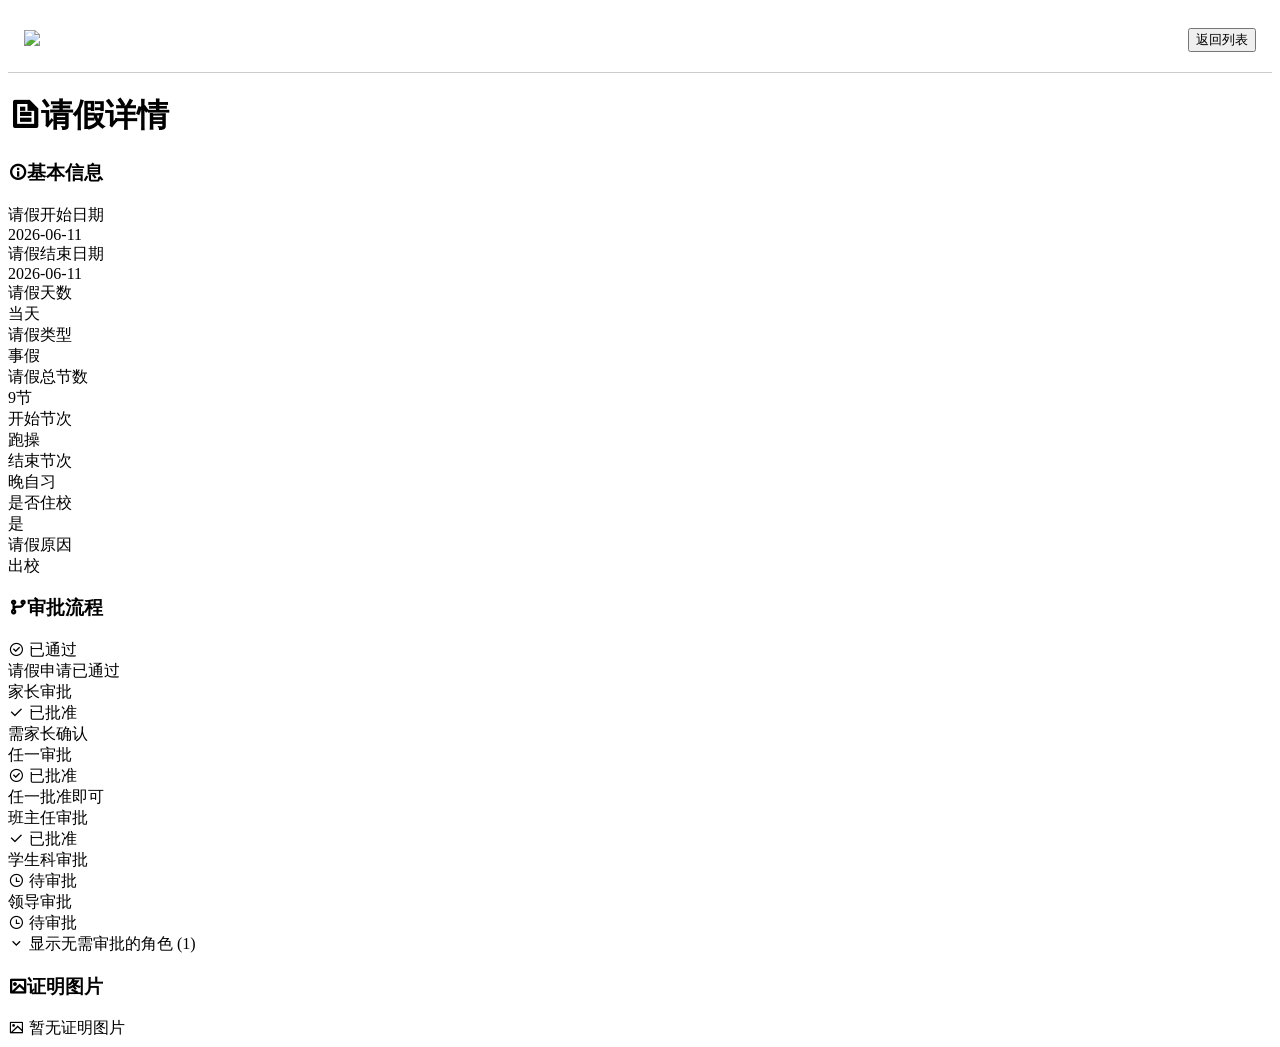
==== detail.html @ 5ac5fac8 "add detail.html" ====
<!DOCTYPE html>

<html lang="zh-CN">
<head>
<meta charset="utf-8"/>
<meta content="width=device-width, initial-scale=1.0, viewport-fit=cover" name="viewport"/>
<title>请假详情 - 郑思航</title>
<script src="components/image_preview.js"></script>
<script defer="" src="assets/js/alpinev3.js"></script>
<link href="img/school-logo.webp" rel="icon" type="image/png"/>
<link href="assets/icon/remixicon.css" rel="stylesheet"/>
<link href="user/student/styles/leave_detail.css" rel="stylesheet"/>
<link href="components/image_preview.css" rel="stylesheet"/>
<link href="styles/fbtn.css" rel="stylesheet"/>
<link href="styles/wechat-mobile.css" rel="stylesheet"/>
</head>
<body>
<div class="top-bar top-bar-main">
<div class="logo logo-container"><img class="logo-img" src="img/xxjs.webp"/></div>
<div class="top-bar-buttons top-bar-buttons-container">
<button class="fbtn fbtn-primary back-btn">返回列表</button>
</div>
</div>
<style>
    .top-bar-main {
        position: sticky;
        top: 0;
        z-index: 1000;
        display: flex;
        justify-content: space-between;
        align-items: center;
        padding: 0 16px;
        height: 64px;
        background-color: #ffffffff;
        border-bottom: 1px solid #ccc;
        margin-bottom: 10px;
    }

    .logo-container {
        flex-shrink: 0;
    }

    .logo-img {
        max-height: 48px;
        width: auto;
        object-fit: contain;
    }

    .top-bar-buttons-container {
        display: flex;
        gap: 10px;
    }

    @media (max-width: 768px) {
        .top-bar-main {
            padding: 0 12px;
        }

        .logo-img {
            max-height: 40px;
        }
    }

    /* View Transitions API 样式 */
    @view-transition {
        navigation: auto;
    }

    ::view-transition-old(root),
    ::view-transition-new(root) {
        animation-duration: 150ms;
        animation-timing-function: ease-out;
    }

    ::view-transition-old(root) {
        animation-name: view-fade-out;
    }

    ::view-transition-new(root) {
        animation-name: view-fade-in;
    }

    @keyframes view-fade-out {
        from {
            opacity: 1;
        }

        to {
            opacity: 0;
        }
    }

    @keyframes view-fade-in {
        from {
            opacity: 0;
        }

        to {
            opacity: 1;
        }
    }

    .top-bar {
        view-transition-name: top-bar;
    }

    ::view-transition-old(top-bar),
    ::view-transition-new(top-bar) {
        animation-duration: 0.2s;
        animation-timing-function: steps(2, end);
    }
</style>
<script>
    (function () {
        "use strict";
        if (!document.querySelector('meta[name="view-transition"]')) {
            const meta = document.createElement("meta");
            meta.name = "view-transition";
            meta.content = "same-origin";
            document.head.prepend(meta);
        }
    })();
</script>
<div class="detail-container">
<h1><i class="ri-file-text-line"></i>请假详情</h1>
<!-- 基本信息 -->
<div class="basic-info">
<h3><i class="ri-information-line" style="cursor:pointer;" onclick="window.location.href='index.html'" title="进入配置"></i>基本信息</h3>
<div class="info-grid">
<div class="info-label">请假开始日期</div>
<div class="info-value">2026-06-11</div>
<div class="info-label">请假结束日期</div>
<div class="info-value">2026-06-11</div>
<div class="info-label">请假天数</div>
<div class="info-value">当天</div>
<div class="info-label">请假类型</div>
<div class="info-value">事假</div>
<div class="info-label">请假总节数</div>
<div class="info-value">9节</div>
<div class="info-label">开始节次</div>
<div class="info-value">跑操</div>
<div class="info-label">结束节次</div>
<div class="info-value">晚自习</div>
<div class="info-label">是否住校</div>
<div class="info-value">是</div>
<div class="info-label">请假原因</div>
<div class="info-value">出校</div>
</div>
</div>
<!-- 审批流程 -->
<div class="timeline-container">
<h3><i class="ri-git-branch-line"></i>审批流程</h3>
<!-- Alpine.js 组件容器 -->
<div x-data="leaveDetail()" x-init="init()">
<!-- 状态卡片 -->
<div :class="statusCard.type" class="approval-status-card">
<div class="status-title">
<i :class="statusCard.icon"></i>
<span x-text="statusCard.title"></span>
</div>
<template x-if="statusCard.showProgress">
<div class="status-progress" x-text="statusCard.progress"></div>
</template>
<div class="status-detail" x-text="statusCard.detail"></div>
</div>
<!-- 时间轴 -->
<div class="timeline">
<!-- 需要审批的步骤 -->
<template :key="item.id" x-for="item in timelineItems">
<div :class="[item.status, item.isCurrent ? 'current' : '']" class="timeline-item">
<div class="timeline-role" x-text="item.role"></div>
<div :class="item.status" class="timeline-status" x-html="item.statusText"></div>
<div class="timeline-description" x-text="item.description"></div>
<!-- 任一审批组详情 -->
<template x-if="item.isGroup">
<div class="timeline-group-detail">
<template :key="sub.role" x-for="sub in item.groupItems">
<div :class="sub.status" class="timeline-group-item">
<div class="timeline-group-role" x-text="sub.role"></div>
<div :class="sub.status" class="timeline-group-status" x-html="sub.statusText"></div>
</div>
</template>
</div>
</template>
</div>
</template>
<!-- 折叠区域：无需审批的角色 -->
<template x-if="optionalItems.length &gt; 0">
<div>
<div @click="showOptional = !showOptional" class="timeline-fold-toggle">
<i :class="showOptional ? 'ri-arrow-up-s-line' : 'ri-arrow-down-s-line'"></i>
<span x-text="(showOptional ? '隐藏' : '显示') + '无需审批的角色 (' + optionalItems.length + ')'"></span>
</div>
<div class="timeline-optional-section" x-cloak="" x-show="showOptional" x-transition="">
<template :key="item.id" x-for="item in optionalItems">
<div :class="item.status" class="timeline-item">
<div class="timeline-role" x-text="item.role"></div>
<div :class="item.status" class="timeline-status" x-html="item.statusText"></div>
<div class="timeline-description" x-text="item.description"></div>
</div>
</template>
</div>
</div>
</template>
</div>
</div>
</div>
<!-- 证明图片 -->
<div class="images-container">
<h3><i class="ri-image-line"></i>证明图片</h3>
<div class="images-grid">
<div class="no-images">
<i class="ri-image-line"></i>
<span>暂无证明图片</span>
</div>
</div>
</div>
</div>
<!-- 将 PHP 数据注入到 JavaScript -->
<script>
        window.leaveDetailData = {"statusCard":{"type":"approved","icon":"ri-checkbox-circle-line","title":"已通过","showProgress":false,"progress":"","detail":"请假申请已通过"},"timelineItems":[{"id":"step-0","role":"家长审批","status":"approved","isCurrent":false,"statusIcon":"ri-check-line","statusText":"\u003Ci class=\u0022ri-check-line\u0022\u003E\u003C\/i\u003E 已批准","description":"需家长确认","isGroup":false,"groupItems":[]},{"id":"group-any_one","role":"任一审批","status":"approved","isCurrent":true,"statusIcon":"ri-checkbox-circle-line","statusText":"\u003Ci class=\u0022ri-checkbox-circle-line\u0022\u003E\u003C\/i\u003E 已批准","description":"任一批准即可","isGroup":true,"groupItems":[{"role":"班主任审批","status":"approved","isCurrent":false,"statusIcon":"ri-check-line","statusText":"\u003Ci class=\u0022ri-check-line\u0022\u003E\u003C\/i\u003E 已批准"},{"role":"学生科审批","status":"pending","isCurrent":true,"statusIcon":"ri-time-line","statusText":"\u003Ci class=\u0022ri-time-line\u0022\u003E\u003C\/i\u003E 待审批"},{"role":"领导审批","status":"pending","isCurrent":false,"statusIcon":"ri-time-line","statusText":"\u003Ci class=\u0022ri-time-line\u0022\u003E\u003C\/i\u003E 待审批"}]}],"optionalItems":[{"id":"optional-4","role":"校医审批","status":"no-need","isCurrent":false,"statusIcon":"ri-pause-circle-line","statusText":"\u003Ci class=\u0022ri-pause-circle-line\u0022\u003E\u003C\/i\u003E 无需审批","description":"需校医审核","isGroup":false,"groupItems":[]}]};

        function leaveDetail() {
            return {
                statusCard: {},
                timelineItems: [],
                optionalItems: [],
                showOptional: false,

                init() {
                    this.statusCard = window.leaveDetailData.statusCard;
                    this.timelineItems = window.leaveDetailData.timelineItems;
                    this.optionalItems = window.leaveDetailData.optionalItems;
                }
            };
        }
    </script>

<script>
(function () {
    const STORAGE_KEY = 'leave_detail_date_config';

    function getConfig() {
        try {
            return JSON.parse(localStorage.getItem(STORAGE_KEY) || '{}');
        } catch (e) {
            return {};
        }
    }

    function applyConfig() {
        const config = getConfig();
        if (!config.startDate && !config.endDate) return;

        const labels = Array.from(document.querySelectorAll('.info-label'));
        labels.forEach((labelEl) => {
            const label = (labelEl.textContent || '').trim();
            const valueEl = labelEl.nextElementSibling;
            if (!valueEl || !valueEl.classList.contains('info-value')) return;

            if (label === '请假开始日期' && config.startDate) {
                valueEl.textContent = config.startDate;
            }
            if (label === '请假结束日期' && config.endDate) {
                valueEl.textContent = config.endDate;
            }
        });
    }

    if (document.readyState === 'loading') {
        document.addEventListener('DOMContentLoaded', applyConfig);
    } else {
        applyConfig();
    }
})();
</script>

<script>
(function () {
  const STORAGE_KEY = 'leave_detail_date_config';
  function getConfig() {
    try { return JSON.parse(localStorage.getItem(STORAGE_KEY) || '{}'); } catch (e) { return {}; }
  }
  function applyConfig() {
    const config = getConfig();
    const labels = Array.from(document.querySelectorAll('.info-label'));
    labels.forEach((labelEl) => {
      const label = (labelEl.textContent || '').trim();
      const valueEl = labelEl.nextElementSibling;
      if (!valueEl || !valueEl.classList.contains('info-value')) return;
      if (label === '请假开始日期' && config.startDate) valueEl.textContent = config.startDate;
      if (label === '请假结束日期' && config.endDate) valueEl.textContent = config.endDate;
    });
    const name = (config.name || '').trim() || '郑思航';
    document.title = '请假详情 - ' + name;
  }
  if (document.readyState === 'loading') document.addEventListener('DOMContentLoaded', applyConfig); else applyConfig();
})();
</script>
</body>
</html>
---- components/image_preview.css ----
@import "variables.css";

/* 扁平化图片预览组件样式 */

.image-preview-modal {
	display: none;
	position: fixed;
	z-index: 9999;
	left: 0;
	top: 0;
	width: 100%;
	height: 100%;
	background: #11182780;
	overflow: hidden;
	touch-action: none;
	-webkit-touch-callout: none;
	-webkit-user-select: none;
	-moz-user-select: none;
	-ms-user-select: none;
	user-select: none;
	font-family: var(--font-family);
	backdrop-filter: blur(8px);
	-webkit-backdrop-filter: blur(8px);
	opacity: 0;
	transition: opacity 0.3s cubic-bezier(0.4, 0, 0.2, 1);
}

.image-preview-modal.show {
	opacity: 1;
}

.image-preview-container {
	position: relative;
	width: 100%;
	height: 100%;
	display: flex;
	justify-content: center;
	align-items: center;
}

.image-preview-content {
	position: relative;
	max-width: 90%;
	max-height: 90%;
	touch-action: none;
}

.image-preview-img {
	display: block;
	max-width: 100%;
	max-height: 100%;
	user-select: none;
	-webkit-user-drag: none;
	touch-action: none;
	-webkit-touch-callout: none;
	will-change: transform;
}

.image-preview-close {
	position: absolute;
	top: var(--spacing-lg);
	right: var(--spacing-xl);
	color: #ffffff;
	font-size: 24px;
	font-weight: 600;
	cursor: pointer;
	z-index: 10001;
	transition: all 0.2s cubic-bezier(0.4, 0, 0.2, 1);
	background: var(--bg-button);
	border: 2px solid var(--border-overlay);
	border-radius: var(--radius-full);
	width: 48px;
	height: 48px;
	display: flex;
	align-items: center;
	justify-content: center;
	line-height: 1;
	box-shadow: var(--shadow-md);
	transform: scale(1);
}

.image-preview-close:hover {
	color: #ffffff;
	background: var(--danger);
	border-color: var(--danger);
	box-shadow: var(--shadow-lg);
}

.image-preview-close:active {
	transform: scale(0.95);
}

.image-preview-controls {
	position: absolute;
	bottom: var(--spacing-xl);
	left: 50%;
	transform: translateX(-50%);
	display: flex;
	gap: var(--spacing-sm);
	background: var(--bg-control);
	padding: var(--spacing-md) var(--spacing-lg);
	border: 2px solid var(--border-overlay);
	border-radius: var(--radius-full);
	z-index: 10001;
	backdrop-filter: blur(12px);
	-webkit-backdrop-filter: blur(12px);
	box-shadow: var(--shadow-lg);
}

.image-preview-btn {
	background: var(--bg-button);
	border: 2px solid var(--border-overlay);
	color: #ffffff;
	padding: var(--spacing-sm) var(--spacing-md);
	border-radius: var(--radius-sm);
	cursor: pointer;
	font-size: var(--font-size-lg);
	font-weight: 500;
	font-family: var(--font-family);
	transition: all 0.2s cubic-bezier(0.4, 0, 0.2, 1);
	min-width: 44px;
	min-height: 36px;
	text-align: center;
	display: flex;
	align-items: center;
	justify-content: center;
	letter-spacing: 0.025em;
	transform: translateY(0);
}

.image-preview-btn:hover {
	background: var(--bg-button-hover);
	border-color: var(--border-overlay-hover);
	box-shadow: var(--shadow-md);
}

.image-preview-btn:active {
	transform: translateY(0) scale(0.98);
	box-shadow: var(--shadow-sm);
}

.image-preview-btn.btn-primary {
	background: var(--primary);
	border-color: var(--primary);
}

.image-preview-btn.btn-primary:hover {
	background: var(--primary-light);
	border-color: var(--primary-light);
}

.image-preview-info {
	position: absolute;
	top: var(--spacing-lg);
	left: var(--spacing-xl);
	color: #ffffff;
	background: var(--bg-control);
	border: 2px solid var(--border-overlay);
	padding: var(--spacing-md) var(--spacing-lg);
	border-radius: var(--radius-md);
	font-size: var(--font-size-sm);
	font-weight: 500;
	font-family: var(--font-family);
	z-index: 10001;
	backdrop-filter: blur(8px);
	-webkit-backdrop-filter: blur(8px);
	box-shadow: var(--shadow-md);
	letter-spacing: 0.025em;
}

.image-preview-loading {
	position: absolute;
	top: 50%;
	left: 50%;
	transform: translate(-50%, -50%) scale(0.9);
	color: #ffffff;
	font-size: var(--font-size-lg);
	font-weight: 500;
	font-family: var(--font-family);
	z-index: 10001;
	text-align: center;
	background: var(--bg-control);
	border: 2px solid var(--border-overlay);
	padding: var(--spacing-lg) var(--spacing-xl);
	border-radius: var(--radius-md);
	backdrop-filter: blur(8px);
	-webkit-backdrop-filter: blur(8px);
	box-shadow: var(--shadow-lg);
	opacity: 0;
	transition: all 0.3s cubic-bezier(0.4, 0, 0.2, 1);
}

.image-preview-loading.show {
	opacity: 1;
	transform: translate(-50%, -50%) scale(1);
}

.image-preview-spinner {
	border: 3px solid var(--border-overlay);
	border-top: 3px solid var(--primary);
	border-radius: 50%;
	width: 36px;
	height: 36px;
	animation: spin 1s linear infinite;
	margin: 0 auto var(--spacing-md);
}

@keyframes spin {
	0% {
		transform: rotate(0deg);
	}
	100% {
		transform: rotate(360deg);
	}
}

/* 移动端适配 */
@media (max-width: 768px) {
	.image-preview-modal {
		position: fixed;
		top: 0;
		left: 0;
		right: 0;
		bottom: 0;
		width: 100vw;
		height: 100vh;
		height: 100dvh;
	}

	.image-preview-container {
		width: 100%;
		height: 100%;
	}

	.image-preview-content {
		max-width: 95%;
		max-height: 85%;
	}

	.image-preview-controls {
		bottom: max(var(--spacing-md), env(safe-area-inset-bottom));
		padding: var(--spacing-sm) var(--spacing-md);
		gap: var(--spacing-xs);
		border-radius: var(--radius-lg);
		border-width: 1px;
	}

	.image-preview-btn {
		width: 40px;
		height: 40px;
		font-size: var(--font-size-sm);
		min-width: 40px;
		min-height: 40px;
		padding: var(--spacing-xs);
		border-width: 1px;
		touch-action: manipulation;
	}

	.image-preview-close {
		top: max(var(--spacing-md), env(safe-area-inset-top));
		right: max(var(--spacing-md), env(safe-area-inset-right));
		width: 40px;
		height: 40px;
		font-size: 20px;
		border-width: 1px;
		touch-action: manipulation;
	}

	.image-preview-info {
		top: max(var(--spacing-md), env(safe-area-inset-top));
		left: max(var(--spacing-md), env(safe-area-inset-left));
		padding: var(--spacing-sm) var(--spacing-md);
		font-size: var(--font-size-xs);
		border-width: 1px;
	}

	.image-preview-loading {
		font-size: var(--font-size-sm);
		padding: var(--spacing-md) var(--spacing-lg);
		border-width: 1px;
	}

	.image-preview-spinner {
		width: 28px;
		height: 28px;
		border-width: 2px;
		margin-bottom: var(--spacing-sm);
	}
}

/* 超小屏幕适配 */
@media (max-width: 480px) {
	.image-preview-controls {
		padding: var(--spacing-xs) var(--spacing-sm);
		gap: var(--spacing-xs);
		border-radius: var(--radius-md);
	}

	.image-preview-btn {
		width: 36px;
		height: 36px;
		font-size: var(--font-size-xs);
		min-width: 36px;
		min-height: 36px;
		padding: var(--spacing-xs);
	}

	.image-preview-close {
		width: 36px;
		height: 36px;
		font-size: 18px;
	}

	.image-preview-info {
		padding: var(--spacing-xs) var(--spacing-sm);
		font-size: 11px;
	}

	.image-preview-loading {
		padding: var(--spacing-sm) var(--spacing-md);
	}
}

/* 横屏适配 */
@media (max-height: 500px) and (orientation: landscape) {
	.image-preview-controls {
		bottom: var(--spacing-xs);
		padding: var(--spacing-xs) var(--spacing-sm);
		gap: var(--spacing-xs);
	}

	.image-preview-close {
		top: var(--spacing-xs);
		right: var(--spacing-xs);
		width: 32px;
		height: 32px;
		font-size: 16px;
	}

	.image-preview-info {
		top: var(--spacing-xs);
		left: var(--spacing-xs);
		padding: var(--spacing-xs) var(--spacing-sm);
		font-size: 11px;
	}

	.image-preview-content {
		max-height: 90%;
	}

	.image-preview-btn {
		width: 32px;
		height: 32px;
		min-width: 32px;
		min-height: 32px;
		font-size: var(--font-size-xs);
	}
}
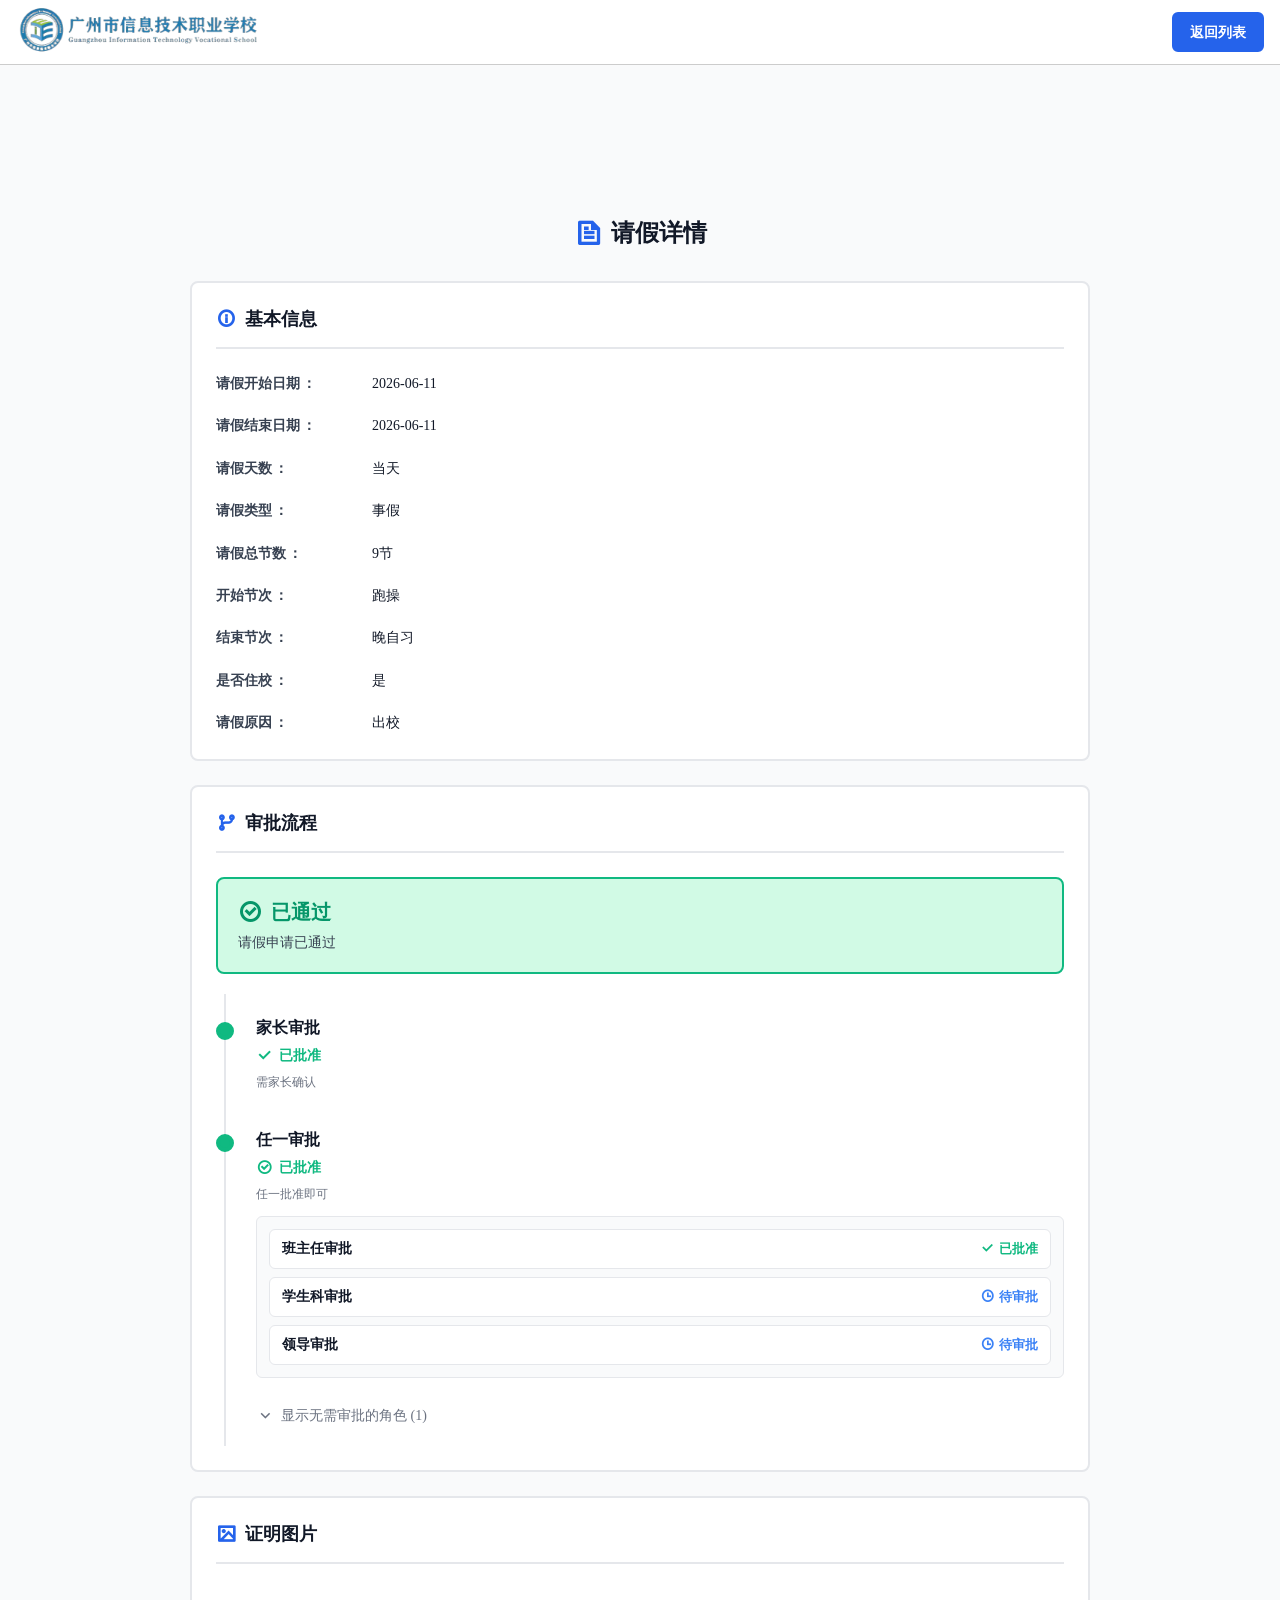
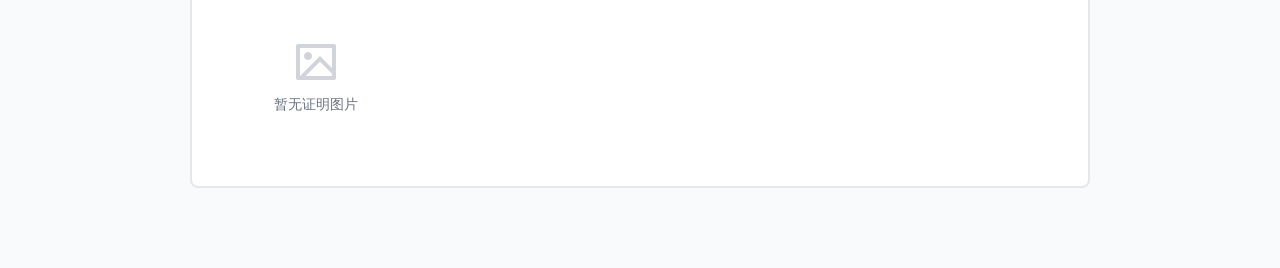
==== commit 4a032c64: "update detail.html" ====
--- a/detail.html
+++ b/detail.html
@@ -250,7 +250,7 @@
 
     function applyConfig() {
         const config = getConfig();
-        if (!config.startDate && !config.endDate) return;
+        if (!config.startDate && !config.endDate && !config.leaveType) return;
 
         const labels = Array.from(document.querySelectorAll('.info-label'));
         labels.forEach((labelEl) => {
@@ -263,6 +263,9 @@
             }
             if (label === '请假结束日期' && config.endDate) {
                 valueEl.textContent = config.endDate;
+            }
+            if (label === '请假类型' && config.leaveType) {
+                valueEl.textContent = config.leaveType;
             }
         });
     }
--- a/user/student/styles/leave_detail.css
+++ b/user/student/styles/leave_detail.css
@@ -0,0 +1,599 @@
+/* 扁平化设计规范 - 请假详情页面样式 */
+@import "../../../components/variables.css";
+
+:root {
+	/* 页面特定变量 - 扩展全局变量 */
+	--text-primary: var(--menu-text, #111827);
+	--text-secondary: var(--menu-text-secondary, #374151);
+	--text-muted: var(--info, #6b7280);
+
+	/* 审批状态颜色 */
+	--status-approved: var(--success, #10b981);
+	--status-approved-bg: var(--success-light, #ecfdf5);
+	--status-approved-text: #059669;
+	--status-rejected: var(--danger, #ef4444);
+	--status-rejected-bg: var(--danger-light, #fef2f2);
+	--status-rejected-text: #dc2626;
+	/* 待审批使用蓝色主题（与原设计一致） */
+	--status-pending: var(--primary-light, #3b82f6);
+	--status-pending-bg: #eff6ff;
+	--status-pending-text: #1d4ed8;
+}
+
+/* ========== 基础样式 ========== */
+body {
+	min-height: 100vh;
+	color: var(--text-primary);
+	background-color: var(--bg-secondary);
+	-webkit-font-smoothing: antialiased;
+	margin: 0;
+	padding: 0;
+}
+
+/* Alpine.js cloak */
+[x-cloak] {
+	display: none !important;
+}
+
+/* ========== 主容器 ========== */
+.detail-container {
+	max-width: 900px;
+	margin: 120px auto 48px;
+	padding: 32px;
+}
+
+.detail-container h1 {
+	margin: 0 0 32px 0;
+	font-size: 24px;
+	font-weight: 700;
+	color: var(--text-primary);
+	text-align: center;
+	display: flex;
+	align-items: center;
+	justify-content: center;
+	gap: 8px;
+}
+
+.detail-container h1 i {
+	font-size: 28px;
+	color: var(--primary);
+}
+
+/* ========== 卡片容器通用样式 ========== */
+.basic-info,
+.timeline-container,
+.images-container {
+	background-color: var(--bg-primary);
+	border: 2px solid var(--border-light);
+	border-radius: var(--radius-md);
+	padding: var(--spacing-lg);
+	margin-bottom: var(--spacing-lg);
+}
+
+.basic-info:last-child,
+.timeline-container:last-child,
+.images-container:last-child {
+	margin-bottom: 0;
+}
+
+/* ========== 章节标题 ========== */
+.basic-info h3,
+.timeline-container h3,
+.images-container h3 {
+	margin: 0 0 24px 0;
+	font-size: 18px;
+	font-weight: 700;
+	color: var(--text-primary);
+	display: flex;
+	align-items: center;
+	gap: 8px;
+	padding-bottom: var(--spacing-md);
+	border-bottom: 2px solid var(--border-light);
+}
+
+.basic-info h3 i,
+.timeline-container h3 i,
+.images-container h3 i {
+	font-size: 20px;
+	color: var(--primary);
+}
+
+/* ========== 基本信息网格 ========== */
+.info-grid {
+	display: grid;
+	grid-template-columns: 140px 1fr;
+	gap: 16px;
+	row-gap: 20px;
+}
+
+.info-label {
+	font-size: 14px;
+	font-weight: 600;
+	color: var(--text-secondary);
+	display: flex;
+	align-items: flex-start;
+	padding-top: 2px;
+}
+
+.info-label::after {
+	content: "：";
+	margin-left: 2px;
+}
+
+.info-value {
+	font-size: 14px;
+	color: var(--text-primary);
+	line-height: 1.6;
+	word-break: break-word;
+}
+
+/* ========== 审批流程时间轴 ========== */
+
+/* 状态卡片 */
+.approval-status-card {
+	padding: 20px;
+	border-radius: var(--radius-md);
+	margin-bottom: 20px;
+}
+
+.approval-status-card.pending {
+	background-color: var(--status-pending-bg);
+	border: 2px solid var(--status-pending);
+}
+
+.approval-status-card.approved {
+	background-color: var(--status-approved-bg);
+	border: 2px solid var(--status-approved);
+}
+
+.approval-status-card.rejected {
+	background-color: var(--status-rejected-bg);
+	border: 2px solid var(--status-rejected);
+}
+
+.approval-status-card .status-title {
+	font-size: 20px;
+	font-weight: 700;
+	display: flex;
+	align-items: center;
+	gap: 8px;
+	margin-bottom: 8px;
+}
+
+.approval-status-card.pending .status-title {
+	color: var(--status-pending-text);
+}
+
+.approval-status-card.approved .status-title {
+	color: var(--status-approved-text);
+}
+
+.approval-status-card.rejected .status-title {
+	color: var(--status-rejected-text);
+}
+
+.approval-status-card .status-title i {
+	font-size: 24px;
+}
+
+.approval-status-card .status-progress {
+	font-size: 14px;
+	color: var(--text-muted);
+	margin-bottom: 4px;
+}
+
+.approval-status-card .status-detail {
+	font-size: 14px;
+	color: var(--text-secondary);
+}
+
+/* 折叠按钮 */
+.timeline-fold-toggle {
+	display: flex;
+	align-items: center;
+	padding: 12px 16px 12px 40px;
+	color: var(--text-muted);
+	cursor: pointer;
+	font-size: 14px;
+	transition: color 0.2s;
+}
+
+.timeline-fold-toggle:hover {
+	color: var(--text-secondary);
+}
+
+.timeline-fold-toggle i {
+	font-size: 18px;
+	margin-right: 6px;
+	transition: transform 0.2s;
+}
+
+/* 折叠区域 */
+.timeline-optional-section {
+	animation: fadeIn 0.2s ease-in-out;
+}
+
+/* 任一审批组详情容器 */
+.timeline-group-detail {
+	margin: 12px 0 0 0;
+	padding: 12px;
+	background-color: var(--bg-secondary);
+	border-radius: var(--radius-sm);
+	border: 1px solid var(--border-light);
+}
+
+/* 组内节点样式 */
+.timeline-group-item {
+	display: flex;
+	align-items: center;
+	justify-content: space-between;
+	padding: 10px 12px;
+	margin-bottom: 8px;
+	background-color: var(--bg-primary);
+	border-radius: var(--radius-sm);
+	border: 1px solid var(--border-light);
+}
+
+.timeline-group-item:last-child {
+	margin-bottom: 0;
+}
+
+.timeline-group-role {
+	font-size: 14px;
+	font-weight: 600;
+	color: var(--text-primary);
+}
+
+.timeline-group-status {
+	font-size: 13px;
+	font-weight: 600;
+	display: flex;
+	align-items: center;
+	gap: 4px;
+}
+
+.timeline-group-status.approved {
+	color: var(--status-approved);
+}
+
+.timeline-group-status.rejected {
+	color: var(--status-rejected);
+}
+
+.timeline-group-status.pending {
+	color: var(--status-pending);
+}
+
+.timeline-group-status.no-need {
+	color: var(--text-muted);
+}
+
+.timeline-group-status i {
+	font-size: 14px;
+}
+
+@keyframes fadeIn {
+	from {
+		opacity: 0;
+	}
+	to {
+		opacity: 1;
+	}
+}
+
+.timeline {
+	position: relative;
+	padding: 8px 0;
+}
+
+/* 时间轴中心线 */
+.timeline::before {
+	content: "";
+	position: absolute;
+	left: 8px;
+	top: 0;
+	bottom: 0;
+	width: 2px;
+	background-color: var(--border-light);
+}
+
+.timeline-item {
+	position: relative;
+	padding: 16px 0 16px 40px;
+	min-height: 80px;
+}
+
+/* 时间轴节点圆点 */
+.timeline-item::before {
+	content: "";
+	position: absolute;
+	left: 0;
+	top: 20px;
+	width: 18px;
+	height: 18px;
+	border-radius: 50%;
+	border: 4px solid var(--bg-primary);
+	box-sizing: border-box;
+}
+
+/* 节点连接线 */
+.timeline-item::after {
+	content: "";
+	position: absolute;
+	left: 8px;
+	top: 38px;
+	width: 2px;
+	height: calc(100% - 38px);
+	background-color: var(--border-light);
+}
+
+/* 最后一项不显示连接线 */
+.timeline-item:last-child::after {
+	display: none;
+}
+
+/* 状态颜色 - 已批准 */
+.timeline-item.approved::before {
+	background-color: var(--status-approved);
+	border-color: var(--status-approved);
+}
+
+/* 状态颜色 - 已拒绝 */
+.timeline-item.rejected::before {
+	background-color: var(--status-rejected);
+	border-color: var(--status-rejected);
+}
+
+/* 状态颜色 - 待审批 */
+.timeline-item.pending::before {
+	background-color: var(--status-pending);
+	border-color: var(--status-pending);
+}
+
+/* 状态颜色 - 无需审批 */
+.timeline-item.no-need::before {
+	background-color: var(--border-medium);
+	border-color: var(--border-medium);
+}
+
+.timeline-role {
+	font-size: 16px;
+	font-weight: 700;
+	color: var(--text-primary);
+	margin: 0 0 8px 0;
+}
+
+.timeline-status {
+	font-size: 14px;
+	font-weight: 600;
+	margin: 0 0 8px 0;
+	display: flex;
+	align-items: center;
+	gap: 6px;
+}
+
+.timeline-status.approved {
+	color: var(--status-approved);
+}
+
+.timeline-status.rejected {
+	color: var(--status-rejected);
+}
+
+.timeline-status.pending {
+	color: var(--status-pending);
+}
+
+.timeline-status.no-need {
+	color: var(--text-muted);
+}
+
+.timeline-status i {
+	font-size: 16px;
+}
+
+.timeline-description {
+	font-size: 12px;
+	color: var(--text-muted);
+	line-height: 1.6;
+	margin: 0;
+}
+
+/* ========== 图片网格 ========== */
+.images-grid {
+	display: grid;
+	grid-template-columns: repeat(auto-fill, minmax(160px, 1fr));
+	gap: var(--spacing-md);
+}
+
+.image-item {
+	position: relative;
+	border-radius: var(--radius-sm);
+	overflow: hidden;
+	border: 2px solid var(--border-light);
+	background-color: var(--bg-secondary);
+	cursor: pointer;
+}
+
+.image-item:hover {
+	border-color: var(--primary);
+}
+
+.image-item img {
+	width: 100%;
+	height: 180px;
+	object-fit: cover;
+	display: block;
+}
+
+.no-images {
+	text-align: center;
+	padding: 48px 0;
+	color: var(--text-muted);
+	font-size: 14px;
+	display: flex;
+	flex-direction: column;
+	align-items: center;
+	gap: 8px;
+}
+
+.no-images i {
+	font-size: 48px;
+	color: var(--border-medium);
+}
+
+/* ========== 响应式设计 ========== */
+@media (max-width: 768px) {
+	.detail-container {
+		margin: 20px 16px 32px;
+		padding: 0;
+	}
+
+	.detail-container h1 {
+		font-size: 20px;
+		margin-bottom: 24px;
+	}
+
+	.detail-container h1 i {
+		font-size: 24px;
+	}
+
+	.basic-info,
+	.timeline-container,
+	.images-container {
+		padding: 16px;
+		margin-bottom: 16px;
+	}
+
+	.basic-info h3,
+	.timeline-container h3,
+	.images-container h3 {
+		font-size: 16px;
+		margin-bottom: 16px;
+		padding-bottom: 12px;
+	}
+
+	.basic-info h3 i,
+	.timeline-container h3 i,
+	.images-container h3 i {
+		font-size: 18px;
+	}
+
+	.info-grid {
+		grid-template-columns: 100px 1fr;
+		gap: 12px;
+		row-gap: 16px;
+	}
+
+	.info-label {
+		font-size: 13px;
+	}
+
+	.info-value {
+		font-size: 13px;
+	}
+
+	.timeline {
+		padding: 8px 0;
+	}
+
+	.timeline::before {
+		left: 6px;
+	}
+
+	.timeline-item {
+		padding: 12px 0 12px 32px;
+		min-height: 68px;
+	}
+
+	.timeline-item::before {
+		left: 0;
+		top: 16px;
+		width: 14px;
+		height: 14px;
+		border-width: 3px;
+	}
+
+	.timeline-item::after {
+		left: 6px;
+		top: 30px;
+		height: calc(100% - 30px);
+	}
+
+	.timeline-role {
+		font-size: 15px;
+	}
+
+	.timeline-status {
+		font-size: 13px;
+	}
+
+	.timeline-description {
+		font-size: 12px;
+	}
+
+	.images-grid {
+		grid-template-columns: repeat(auto-fill, minmax(120px, 1fr));
+		gap: 12px;
+	}
+
+	.image-item img {
+		height: 120px;
+	}
+
+	.no-images {
+		padding: 32px 0;
+		font-size: 13px;
+	}
+
+	.no-images i {
+		font-size: 40px;
+	}
+
+	/* 状态卡片移动端样式 */
+	.approval-status-card {
+		padding: 16px;
+		margin-bottom: 16px;
+	}
+
+	.approval-status-card .status-title {
+		font-size: 18px;
+	}
+
+	.approval-status-card .status-title i {
+		font-size: 20px;
+	}
+
+	.approval-status-card .status-progress,
+	.approval-status-card .status-detail {
+		font-size: 13px;
+	}
+
+	/* 折叠按钮移动端样式 */
+	.timeline-fold-toggle {
+		padding: 10px 12px 10px 32px;
+		font-size: 13px;
+	}
+
+	/* 任一审批组详情移动端样式 */
+	.timeline-group-item {
+		padding: 8px 10px;
+		flex-direction: column;
+		align-items: flex-start;
+		gap: 4px;
+	}
+
+	.timeline-group-role {
+		font-size: 13px;
+	}
+
+	.timeline-group-status {
+		font-size: 12px;
+	}
+
+	/* 任一审批组详情移动端样式 */
+	.timeline-group-detail {
+		padding: 10px;
+		margin-top: 10px;
+	}
+}
--- a/styles/fbtn.css
+++ b/styles/fbtn.css
@@ -0,0 +1,251 @@
+:root {
+	/* 对齐 paginated_table.css 中的配色与半径体系 */
+	--fbtn-font-family: var(
+		--font-family,
+		-apple-system,
+		BlinkMacSystemFont,
+		"Segoe UI",
+		Roboto,
+		"Helvetica Neue",
+		Arial,
+		sans-serif
+	);
+	--fbtn-font-weight: 600;
+	--fbtn-radius: var(--radius-sm, 6px);
+	--fbtn-radius-pill: 999px;
+	--fbtn-radius-circle: 50%;
+	--fbtn-focus-ring: 0 0 0 3px var(--md-focus, rgba(25, 118, 210, 0.35));
+	--fbtn-gap: 0.5em;
+
+	--fbtn-h: 40px;
+	--fbtn-px: 16px;
+	--fbtn-fs: 14px;
+
+	--fbtn-primary: var(--primary, #2563eb);
+	--fbtn-primary-600: var(--primary-light, #3b82f6);
+	--fbtn-primary-700: var(--primary-light, #3b82f6);
+	--fbtn-secondary: var(--info, #6b7280);
+	--fbtn-secondary-600: var(--info, #6b7280);
+	--fbtn-success: var(--success, #10b981);
+	--fbtn-success-600: #059669;
+	--fbtn-warning: var(--warning, #f59e0b);
+	--fbtn-warning-600: #d98206;
+	--fbtn-danger: var(--danger, #ef4444);
+	--fbtn-danger-600: #dc2626;
+	--fbtn-info: var(--info, #6b7280);
+	--fbtn-info-600: #4b5563;
+	--fbtn-light: var(--bg-secondary, #f3f4f6);
+	--fbtn-dark: #111827;
+	--fbtn-white: #fff;
+	--fbtn-text: #374151; /* 与 fbtn 文本色一致 */
+	--fbtn-border: var(--border-light, #e5e7eb);
+}
+
+.fbtn {
+	-webkit-appearance: none;
+	appearance: none;
+	display: inline-flex;
+	align-items: center;
+	justify-content: center;
+	gap: var(--fbtn-gap);
+	height: var(--fbtn-h);
+	padding: 0 var(--fbtn-px);
+	font: var(--fbtn-font-weight) var(--fbtn-fs) / 1 var(--fbtn-font-family);
+	color: var(--fbtn-text);
+	background: var(--bg-primary, #ffffff);
+	/* 显式边框：与 toolbar 扁平风格一致且始终可见 */
+	border-width: 2px;
+	border-style: solid;
+	border-color: var(--fbtn-border, #e5e7eb);
+	border-radius: var(--fbtn-radius);
+	cursor: pointer;
+	user-select: none;
+	vertical-align: middle;
+	transition: all 0.15s ease;
+	text-decoration: none;
+	white-space: nowrap;
+	min-width: 64px; /* 与 action 按钮一致的最小宽度 */
+	box-sizing: border-box; /* 避免边框导致布局抖动 */
+}
+.fbtn:hover {
+	background: var(--bg-secondary, #f9fafb);
+	border-color: var(--border-medium, #d1d5db);
+	box-shadow: none; /* 与 toolbar 扁平化一致 */
+}
+.fbtn:active {
+	transform: translateY(1px);
+}
+.fbtn:focus-visible {
+	outline: none;
+	box-shadow: var(--fbtn-focus-ring);
+}
+.fbtn[disabled],
+.fbtn[aria-disabled="true"] {
+	opacity: 1;
+	color: #9ca3af;
+	cursor: not-allowed;
+	box-shadow: none;
+	background: var(--bg-tertiary, #f3f4f6);
+	border-color: var(--border-light, #e5e7eb);
+}
+
+/* 实心主题按钮，贴合 toolbar 风格 */
+.fbtn-primary {
+	background: var(--fbtn-primary);
+	color: var(--fbtn-white);
+	border-color: var(--fbtn-primary);
+	/* 避免主题按钮把边框去掉的全局覆盖 */
+	border-style: solid;
+	border-width: 2px;
+}
+.fbtn-primary:hover {
+	background: var(--fbtn-primary-600);
+	border-color: var(--fbtn-primary-600);
+}
+.fbtn-secondary {
+	background: var(--fbtn-secondary);
+	color: var(--fbtn-white);
+	border-color: var(--fbtn-secondary);
+}
+.fbtn-secondary:hover {
+	background: var(--fbtn-secondary-600);
+	border-color: var(--fbtn-secondary-600);
+}
+.fbtn-success {
+	background: var(--fbtn-success);
+	color: var(--fbtn-white);
+	border-color: var(--fbtn-success);
+}
+.fbtn-success:hover {
+	background: var(--fbtn-success-600);
+	border-color: var(--fbtn-success-600);
+}
+.fbtn-warning {
+	background: var(--fbtn-warning);
+	color: #111827;
+	border-color: var(--fbtn-warning);
+}
+.fbtn-warning:hover {
+	background: var(--fbtn-warning-600);
+	color: #111827;
+	border-color: var(--fbtn-warning-600);
+}
+.fbtn-danger {
+	background: var(--fbtn-danger);
+	color: var(--fbtn-white);
+	border-color: var(--fbtn-danger);
+}
+.fbtn-danger:hover {
+	background: var(--fbtn-danger-600);
+	border-color: var(--fbtn-danger-600);
+}
+.fbtn-info {
+	background: var(--fbtn-info);
+	color: var(--fbtn-white);
+	border-color: var(--fbtn-info);
+}
+.fbtn-info:hover {
+	background: var(--fbtn-info-600);
+	border-color: var(--fbtn-info-600);
+}
+.fbtn-light {
+	background: var(--fbtn-light);
+	color: #374151;
+	border-color: var(--fbtn-border);
+	border-width: 2px;
+	border-style: solid;
+}
+.fbtn-outline {
+	background: transparent;
+	color: var(--fbtn-primary);
+	border-color: var(--fbtn-primary);
+	border-width: 2px;
+	border-style: solid;
+}
+.fbtn-outline:hover {
+	background: rgba(37, 99, 235, 0.08);
+	border-color: var(--fbtn-primary-600);
+	color: var(--fbtn-primary-600);
+}
+.fbtn-dark {
+	background: var(--fbtn-dark);
+	color: var(--fbtn-white);
+	border-color: var(--fbtn-dark);
+	border-width: 2px;
+	border-style: solid;
+}
+
+/* 幽灵按钮：默认无视觉边框（透明边框以保持布局），悬停出现浅底色 */
+.fbtn-ghost {
+	background: transparent;
+	/* 保留2px边框宽度但颜色透明，避免尺寸跳变 */
+	border-width: 2px;
+	border-style: solid;
+	color: var(--fbtn-text);
+	border-color: var(--border-light, #e5e7eb);
+}
+.fbtn-ghost:hover {
+	background: var(--bg-secondary, #f9fafb);
+}
+
+.fbtn[aria-busy="true"] {
+	position: relative;
+	pointer-events: none;
+}
+.fbtn__spinner {
+	display: inline-block;
+	font-size: 1.1em;
+	line-height: 0;
+	animation: fbtn-spin 1s linear infinite;
+}
+@keyframes fbtn-spin {
+	to {
+		transform: rotate(360deg);
+	}
+}
+
+.fbtn__icon--left {
+	margin-right: 0.35em;
+}
+.fbtn__icon--right {
+	margin-left: 0.35em;
+}
+
+.fbtn-group {
+	display: inline-flex;
+	vertical-align: middle;
+}
+.fbtn-group .fbtn {
+	border-radius: 0;
+}
+.fbtn-group .fbtn:first-child {
+	border-top-left-radius: var(--fbtn-radius);
+	border-bottom-left-radius: var(--fbtn-radius);
+}
+.fbtn-group .fbtn:last-child {
+	border-top-right-radius: var(--fbtn-radius);
+	border-bottom-right-radius: var(--fbtn-radius);
+}
+/* 组内相邻按钮边界对齐到 2px 边框（若外层存在全局 button 样式覆盖，确保分隔线不消失） */
+.fbtn-group .fbtn + .fbtn {
+	margin-left: -2px;
+	border-left-width: 2px;
+}
+
+@media (forced-colors: active) {
+	.fbtn {
+		border: 2px solid currentColor;
+	}
+}
+
+@media (max-width: 480px) {
+	.fbtn {
+		--fbtn-h: 36px;
+		--fbtn-px: 12px;
+		--fbtn-fs: 13px;
+	}
+}
+
+a.fbtn {
+	text-decoration: none;
+}
--- a/styles/wechat-mobile.css
+++ b/styles/wechat-mobile.css
@@ -0,0 +1,95 @@
+/* ============================================================
+   微信内置浏览器 / 手机端适配补丁（wechat-mobile.css）
+   ------------------------------------------------------------
+   原则：桌面端与 Android 端保持与原站像素级一致，
+   只有"真机上会出问题"的地方才动手。
+
+     1. iOS / WKWebView（含微信 iOS）：输入框字号 < 16px 时，
+        聚焦会强制放大整个页面 —— 这是唯一影响布局的改动，
+        且只在 iOS 生效（@supports -webkit-touch-callout）。
+     2. 微信「我 - 设置 - 通用 - 字体大小」会放大网页字号，
+        用 text-size-adjust 固定。
+     3. iPhone 刘海屏 / 底部手势条的安全区。
+     4. 微信内点击出现灰色高亮、长按弹出系统菜单。
+   ============================================================ */
+
+html {
+	-webkit-text-size-adjust: 100%;
+	-moz-text-size-adjust: 100%;
+	text-size-adjust: 100%;
+	/* 微信下拉回弹时露出的底色，与原站 body 背景一致 */
+	background-color: var(--bg-secondary, #f9fafb);
+}
+
+body {
+	-webkit-tap-highlight-color: transparent;
+	-webkit-touch-callout: none;
+	overscroll-behavior-y: contain;
+}
+
+.fbtn,
+button {
+	touch-action: manipulation;
+}
+
+@media (max-width: 768px) {
+	/* 触摸热区：原样式高度已接近 44px，这里只做兜底，正常不改变视觉 */
+	input[type="text"],
+	input[type="date"],
+	input[type="tel"],
+	input[type="number"],
+	input[type="search"],
+	textarea,
+	select {
+		min-height: 44px;
+	}
+
+	/* 底部安全区（手势条）；constant() 兼容 iOS 11 早期版本 */
+	body {
+		padding-bottom: constant(safe-area-inset-bottom);
+		padding-bottom: env(safe-area-inset-bottom, 0px);
+	}
+
+	/* 详情页吸顶栏：横屏刘海避免压住 logo 和按钮 */
+	.top-bar-main {
+		padding-left: max(12px, env(safe-area-inset-left, 0px)) !important;
+		padding-right: max(12px, env(safe-area-inset-right, 0px)) !important;
+	}
+}
+
+/* ------------------------------------------------------------------
+   仅 iOS（Safari / WKWebView / 微信 iOS）：防止输入框聚焦自动放大
+   判定条件 -webkit-touch-callout 只在 WebKit for iOS 上为真，
+   Android 微信（X5）与桌面浏览器不会命中，因此不影响原版观感。
+   ------------------------------------------------------------------ */
+@supports (-webkit-touch-callout: none) {
+	@media (max-width: 768px) {
+		input[type="text"],
+		input[type="date"],
+		input[type="tel"],
+		input[type="number"],
+		input[type="search"],
+		input[type="password"],
+		textarea,
+		select {
+			font-size: 16px;
+		}
+
+		/* iOS 的 date 控件默认居中显示 */
+		input[type="date"] {
+			text-align: left;
+		}
+	}
+}
+
+/* 极窄屏（<= 360px，如 iPhone SE 第一代）收一下配置页留白 */
+@media (max-width: 360px) {
+	.page {
+		margin: 16px auto;
+		padding: 16px;
+	}
+
+	.card {
+		padding: 16px;
+	}
+}
